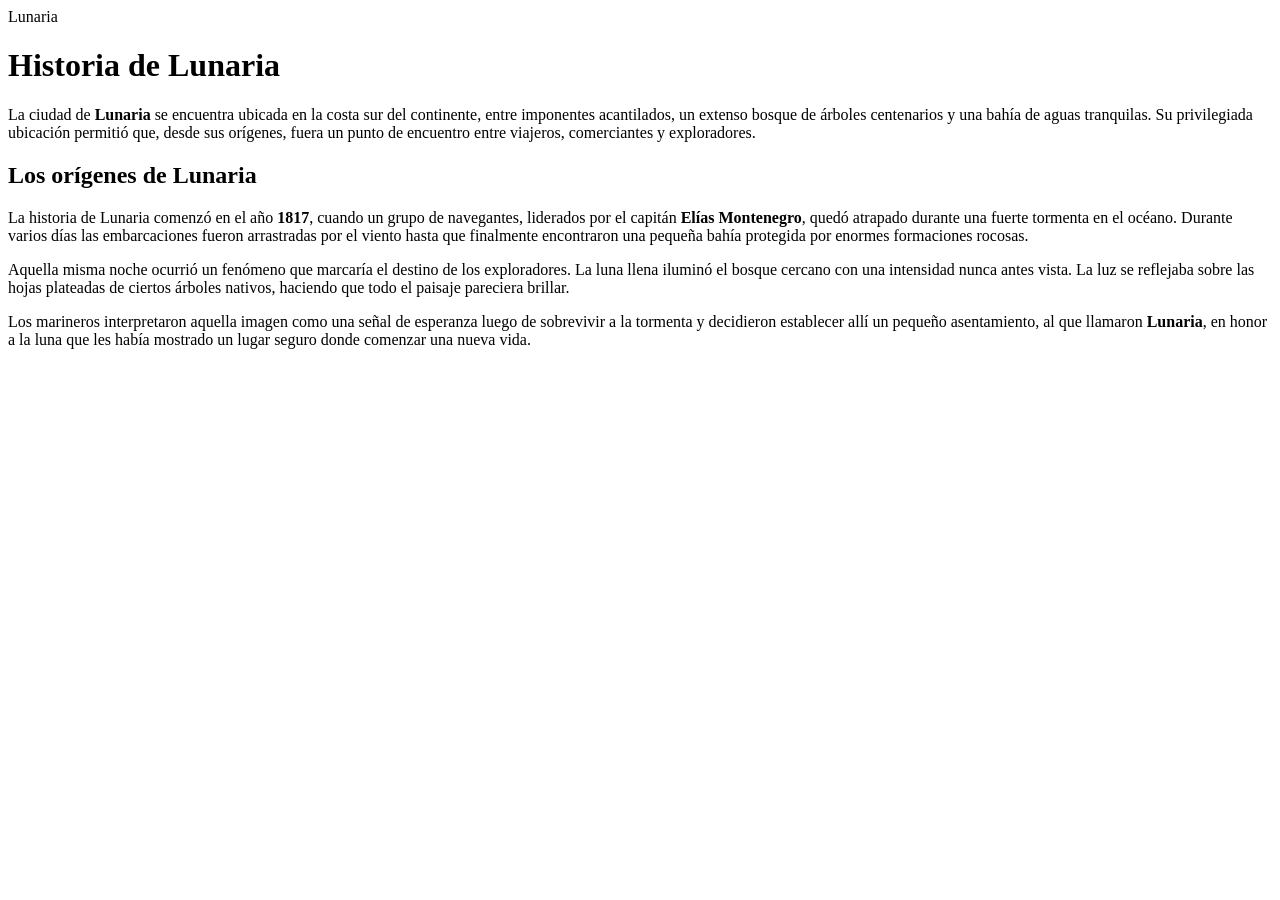
==== ciudad.html @ 90fac271 "feat: subo primer parte de la historia de la ciudad en html" ====
<!DOCTYPE html>

<hmtl lang="es">
    <head>
        <meta charset="UTF-8">
        <meta name="viewport"
            content="width=device-width">
        <tittle>Lunaria</tittle>
    </head>

    <body>
        <header>
            <h1>Historia de Lunaria</h1>
        </header>
        <main>
            <section>
                <p>
                La ciudad de <strong>Lunaria</strong> se encuentra ubicada en la costa sur
                del continente, entre imponentes acantilados, un extenso bosque de árboles
                centenarios y una bahía de aguas tranquilas. Su privilegiada ubicación
                permitió que, desde sus orígenes, fuera un punto de encuentro entre viajeros,
                comerciantes y exploradores.
                </p>
            </section>
            <section>
            <h2>Los orígenes de Lunaria</h2>

            <p>
                La historia de Lunaria comenzó en el año <strong>1817</strong>, cuando un
                grupo de navegantes, liderados por el capitán <strong>Elías Montenegro</strong>,
                quedó atrapado durante una fuerte tormenta en el océano. Durante varios días
                las embarcaciones fueron arrastradas por el viento hasta que finalmente
                encontraron una pequeña bahía protegida por enormes formaciones rocosas.
            </p>

            <p>
                Aquella misma noche ocurrió un fenómeno que marcaría el destino de los
                exploradores. La luna llena iluminó el bosque cercano con una intensidad
                nunca antes vista. La luz se reflejaba sobre las hojas plateadas de ciertos
                árboles nativos, haciendo que todo el paisaje pareciera brillar.
            </p>

            <p>
                Los marineros interpretaron aquella imagen como una señal de esperanza luego
                de sobrevivir a la tormenta y decidieron establecer allí un pequeño
                asentamiento, al que llamaron <strong>Lunaria</strong>, en honor a la luna
                que les había mostrado un lugar seguro donde comenzar una nueva vida.
            </p>
        </section>

        </main>
    </body>
</hmtl>
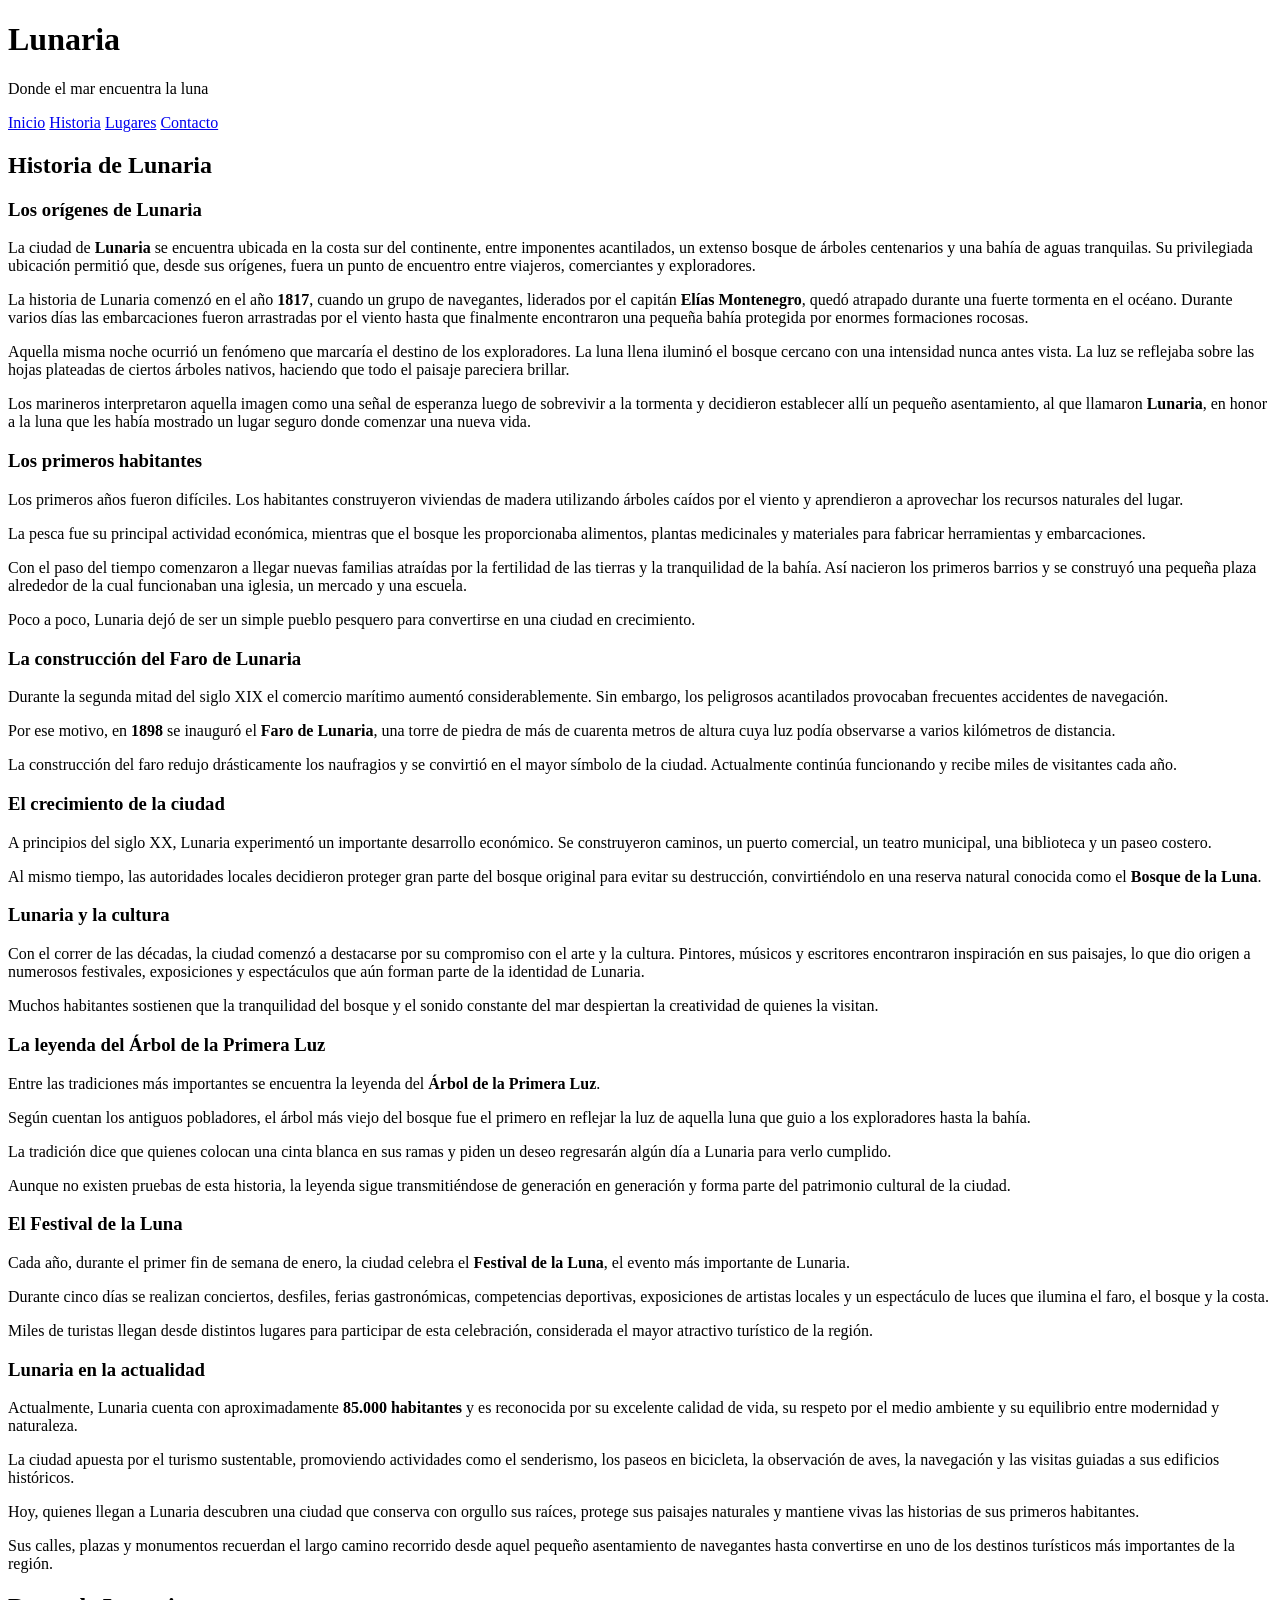
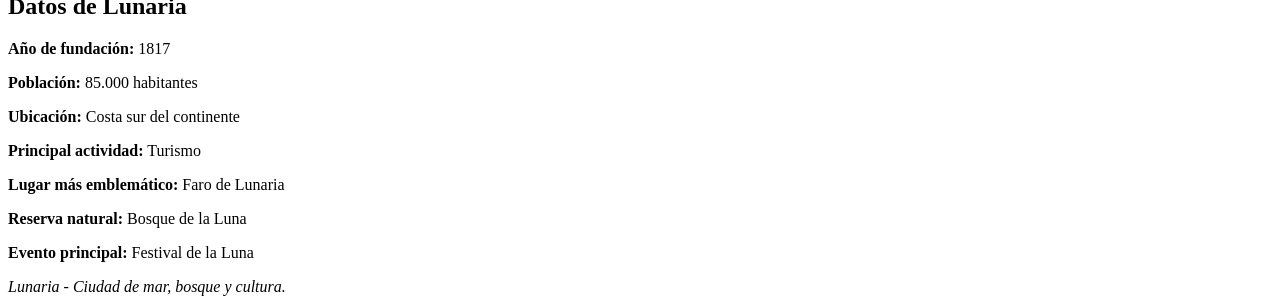
==== commit ce929c34: "Fix: arreglo de semantica en ciudad" ====
--- a/ciudad.html
+++ b/ciudad.html
@@ -1,53 +1,269 @@
 <!DOCTYPE html>
-
-<hmtl lang="es">
-    <head>
-        <meta charset="UTF-8">
-        <meta name="viewport"
-            content="width=device-width">
-        <tittle>Lunaria</tittle>
-    </head>
-
-    <body>
-        <header>
-            <h1>Historia de Lunaria</h1>
-        </header>
-        <main>
-            <section>
-                <p>
-                La ciudad de <strong>Lunaria</strong> se encuentra ubicada en la costa sur
-                del continente, entre imponentes acantilados, un extenso bosque de árboles
-                centenarios y una bahía de aguas tranquilas. Su privilegiada ubicación
-                permitió que, desde sus orígenes, fuera un punto de encuentro entre viajeros,
-                comerciantes y exploradores.
-                </p>
-            </section>
-            <section>
-            <h2>Los orígenes de Lunaria</h2>
-
-            <p>
-                La historia de Lunaria comenzó en el año <strong>1817</strong>, cuando un
-                grupo de navegantes, liderados por el capitán <strong>Elías Montenegro</strong>,
-                quedó atrapado durante una fuerte tormenta en el océano. Durante varios días
-                las embarcaciones fueron arrastradas por el viento hasta que finalmente
-                encontraron una pequeña bahía protegida por enormes formaciones rocosas.
-            </p>
-
-            <p>
-                Aquella misma noche ocurrió un fenómeno que marcaría el destino de los
-                exploradores. La luna llena iluminó el bosque cercano con una intensidad
-                nunca antes vista. La luz se reflejaba sobre las hojas plateadas de ciertos
-                árboles nativos, haciendo que todo el paisaje pareciera brillar.
-            </p>
-
-            <p>
-                Los marineros interpretaron aquella imagen como una señal de esperanza luego
-                de sobrevivir a la tormenta y decidieron establecer allí un pequeño
-                asentamiento, al que llamaron <strong>Lunaria</strong>, en honor a la luna
-                que les había mostrado un lugar seguro donde comenzar una nueva vida.
-            </p>
+<html lang="es">
+
+<head>
+    <meta charset="UTF-8">
+    <meta name="viewport" content="width=device-width, initial-scale=1.0">
+    <title>Historia de Lunaria</title>
+</head>
+
+<body>
+
+    <header>
+        <h1>Lunaria</h1>
+        <p>Donde el mar encuentra la luna</p>
+    </header>
+
+    <nav>
+        <a href="index.html">Inicio</a>
+        <a href="ciudad.html">Historia</a>
+        <a href="lugares.html">Lugares</a>
+        <a href="contacto.html">Contacto</a>
+    </nav>
+
+    <main>
+
+        <section>
+            <h2>Historia de Lunaria</h2>
+
+            <article>
+                <h3>Los orígenes de Lunaria</h3>
+
+                <p>
+                    La ciudad de <strong>Lunaria</strong> se encuentra ubicada en la costa
+                    sur del continente, entre imponentes acantilados, un extenso bosque
+                    de árboles centenarios y una bahía de aguas tranquilas. Su privilegiada
+                    ubicación permitió que, desde sus orígenes, fuera un punto de encuentro
+                    entre viajeros, comerciantes y exploradores.
+                </p>
+
+                <p>
+                    La historia de Lunaria comenzó en el año <strong>1817</strong>, cuando
+                    un grupo de navegantes, liderados por el capitán
+                    <strong>Elías Montenegro</strong>, quedó atrapado durante una fuerte
+                    tormenta en el océano. Durante varios días las embarcaciones fueron
+                    arrastradas por el viento hasta que finalmente encontraron una pequeña
+                    bahía protegida por enormes formaciones rocosas.
+                </p>
+
+                <p>
+                    Aquella misma noche ocurrió un fenómeno que marcaría el destino de los
+                    exploradores. La luna llena iluminó el bosque cercano con una intensidad
+                    nunca antes vista. La luz se reflejaba sobre las hojas plateadas de
+                    ciertos árboles nativos, haciendo que todo el paisaje pareciera brillar.
+                </p>
+
+                <p>
+                    Los marineros interpretaron aquella imagen como una señal de esperanza
+                    luego de sobrevivir a la tormenta y decidieron establecer allí un
+                    pequeño asentamiento, al que llamaron <strong>Lunaria</strong>, en honor
+                    a la luna que les había mostrado un lugar seguro donde comenzar una
+                    nueva vida.
+                </p>
+            </article>
+
+
+            <article>
+                <h3>Los primeros habitantes</h3>
+
+                <p>
+                    Los primeros años fueron difíciles. Los habitantes construyeron
+                    viviendas de madera utilizando árboles caídos por el viento y aprendieron
+                    a aprovechar los recursos naturales del lugar.
+                </p>
+
+                <p>
+                    La pesca fue su principal actividad económica, mientras que el bosque
+                    les proporcionaba alimentos, plantas medicinales y materiales para
+                    fabricar herramientas y embarcaciones.
+                </p>
+
+                <p>
+                    Con el paso del tiempo comenzaron a llegar nuevas familias atraídas por
+                    la fertilidad de las tierras y la tranquilidad de la bahía. Así nacieron
+                    los primeros barrios y se construyó una pequeña plaza alrededor de la
+                    cual funcionaban una iglesia, un mercado y una escuela.
+                </p>
+
+                <p>
+                    Poco a poco, Lunaria dejó de ser un simple pueblo pesquero para
+                    convertirse en una ciudad en crecimiento.
+                </p>
+            </article>
+
+
+            <article>
+                <h3>La construcción del Faro de Lunaria</h3>
+
+                <p>
+                    Durante la segunda mitad del siglo XIX el comercio marítimo aumentó
+                    considerablemente. Sin embargo, los peligrosos acantilados provocaban
+                    frecuentes accidentes de navegación.
+                </p>
+
+                <p>
+                    Por ese motivo, en <strong>1898</strong> se inauguró el
+                    <strong>Faro de Lunaria</strong>, una torre de piedra de más de cuarenta
+                    metros de altura cuya luz podía observarse a varios kilómetros de
+                    distancia.
+                </p>
+
+                <p>
+                    La construcción del faro redujo drásticamente los naufragios y se
+                    convirtió en el mayor símbolo de la ciudad. Actualmente continúa
+                    funcionando y recibe miles de visitantes cada año.
+                </p>
+            </article>
+
+
+            <article>
+                <h3>El crecimiento de la ciudad</h3>
+
+                <p>
+                    A principios del siglo XX, Lunaria experimentó un importante desarrollo
+                    económico. Se construyeron caminos, un puerto comercial, un teatro
+                    municipal, una biblioteca y un paseo costero.
+                </p>
+
+                <p>
+                    Al mismo tiempo, las autoridades locales decidieron proteger gran parte
+                    del bosque original para evitar su destrucción, convirtiéndolo en una
+                    reserva natural conocida como el <strong>Bosque de la Luna</strong>.
+                </p>
+            </article>
+
+
+            <article>
+                <h3>Lunaria y la cultura</h3>
+
+                <p>
+                    Con el correr de las décadas, la ciudad comenzó a destacarse por su
+                    compromiso con el arte y la cultura. Pintores, músicos y escritores
+                    encontraron inspiración en sus paisajes, lo que dio origen a numerosos
+                    festivales, exposiciones y espectáculos que aún forman parte de la
+                    identidad de Lunaria.
+                </p>
+
+                <p>
+                    Muchos habitantes sostienen que la tranquilidad del bosque y el sonido
+                    constante del mar despiertan la creatividad de quienes la visitan.
+                </p>
+            </article>
+
+
+            <article>
+                <h3>La leyenda del Árbol de la Primera Luz</h3>
+
+                <p>
+                    Entre las tradiciones más importantes se encuentra la leyenda del
+                    <strong>Árbol de la Primera Luz</strong>.
+                </p>
+
+                <p>
+                    Según cuentan los antiguos pobladores, el árbol más viejo del bosque
+                    fue el primero en reflejar la luz de aquella luna que guio a los
+                    exploradores hasta la bahía.
+                </p>
+
+                <p>
+                    La tradición dice que quienes colocan una cinta blanca en sus ramas
+                    y piden un deseo regresarán algún día a Lunaria para verlo cumplido.
+                </p>
+
+                <p>
+                    Aunque no existen pruebas de esta historia, la leyenda sigue
+                    transmitiéndose de generación en generación y forma parte del
+                    patrimonio cultural de la ciudad.
+                </p>
+            </article>
+
+
+            <article>
+                <h3>El Festival de la Luna</h3>
+
+                <p>
+                    Cada año, durante el primer fin de semana de enero, la ciudad celebra
+                    el <strong>Festival de la Luna</strong>, el evento más importante
+                    de Lunaria.
+                </p>
+
+                <p>
+                    Durante cinco días se realizan conciertos, desfiles, ferias
+                    gastronómicas, competencias deportivas, exposiciones de artistas
+                    locales y un espectáculo de luces que ilumina el faro, el bosque
+                    y la costa.
+                </p>
+
+                <p>
+                    Miles de turistas llegan desde distintos lugares para participar de
+                    esta celebración, considerada el mayor atractivo turístico de la región.
+                </p>
+            </article>
+
+
+            <article>
+                <h3>Lunaria en la actualidad</h3>
+
+                <p>
+                    Actualmente, Lunaria cuenta con aproximadamente
+                    <strong>85.000 habitantes</strong> y es reconocida por su excelente
+                    calidad de vida, su respeto por el medio ambiente y su equilibrio
+                    entre modernidad y naturaleza.
+                </p>
+
+                <p>
+                    La ciudad apuesta por el turismo sustentable, promoviendo actividades
+                    como el senderismo, los paseos en bicicleta, la observación de aves,
+                    la navegación y las visitas guiadas a sus edificios históricos.
+                </p>
+
+                <p>
+                    Hoy, quienes llegan a Lunaria descubren una ciudad que conserva con
+                    orgullo sus raíces, protege sus paisajes naturales y mantiene vivas
+                    las historias de sus primeros habitantes.
+                </p>
+
+                <p>
+                    Sus calles, plazas y monumentos recuerdan el largo camino recorrido
+                    desde aquel pequeño asentamiento de navegantes hasta convertirse en
+                    uno de los destinos turísticos más importantes de la región.
+                </p>
+            </article>
+
         </section>
 
-        </main>
-    </body>
-</hmtl>+
+        <aside>
+
+            <h2>Datos de Lunaria</h2>
+
+            <p><strong>Año de fundación:</strong> 1817</p>
+
+            <p><strong>Población:</strong> 85.000 habitantes</p>
+
+            <p><strong>Ubicación:</strong> Costa sur del continente</p>
+
+            <p><strong>Principal actividad:</strong> Turismo</p>
+
+            <p><strong>Lugar más emblemático:</strong> Faro de Lunaria</p>
+
+            <p><strong>Reserva natural:</strong> Bosque de la Luna</p>
+
+            <p><strong>Evento principal:</strong> Festival de la Luna</p>
+
+        </aside>
+
+    </main>
+
+
+    <footer>
+
+        <address>
+            Lunaria - Ciudad de mar, bosque y cultura.
+        </address>
+
+    </footer>
+
+</body>
+
+</html>
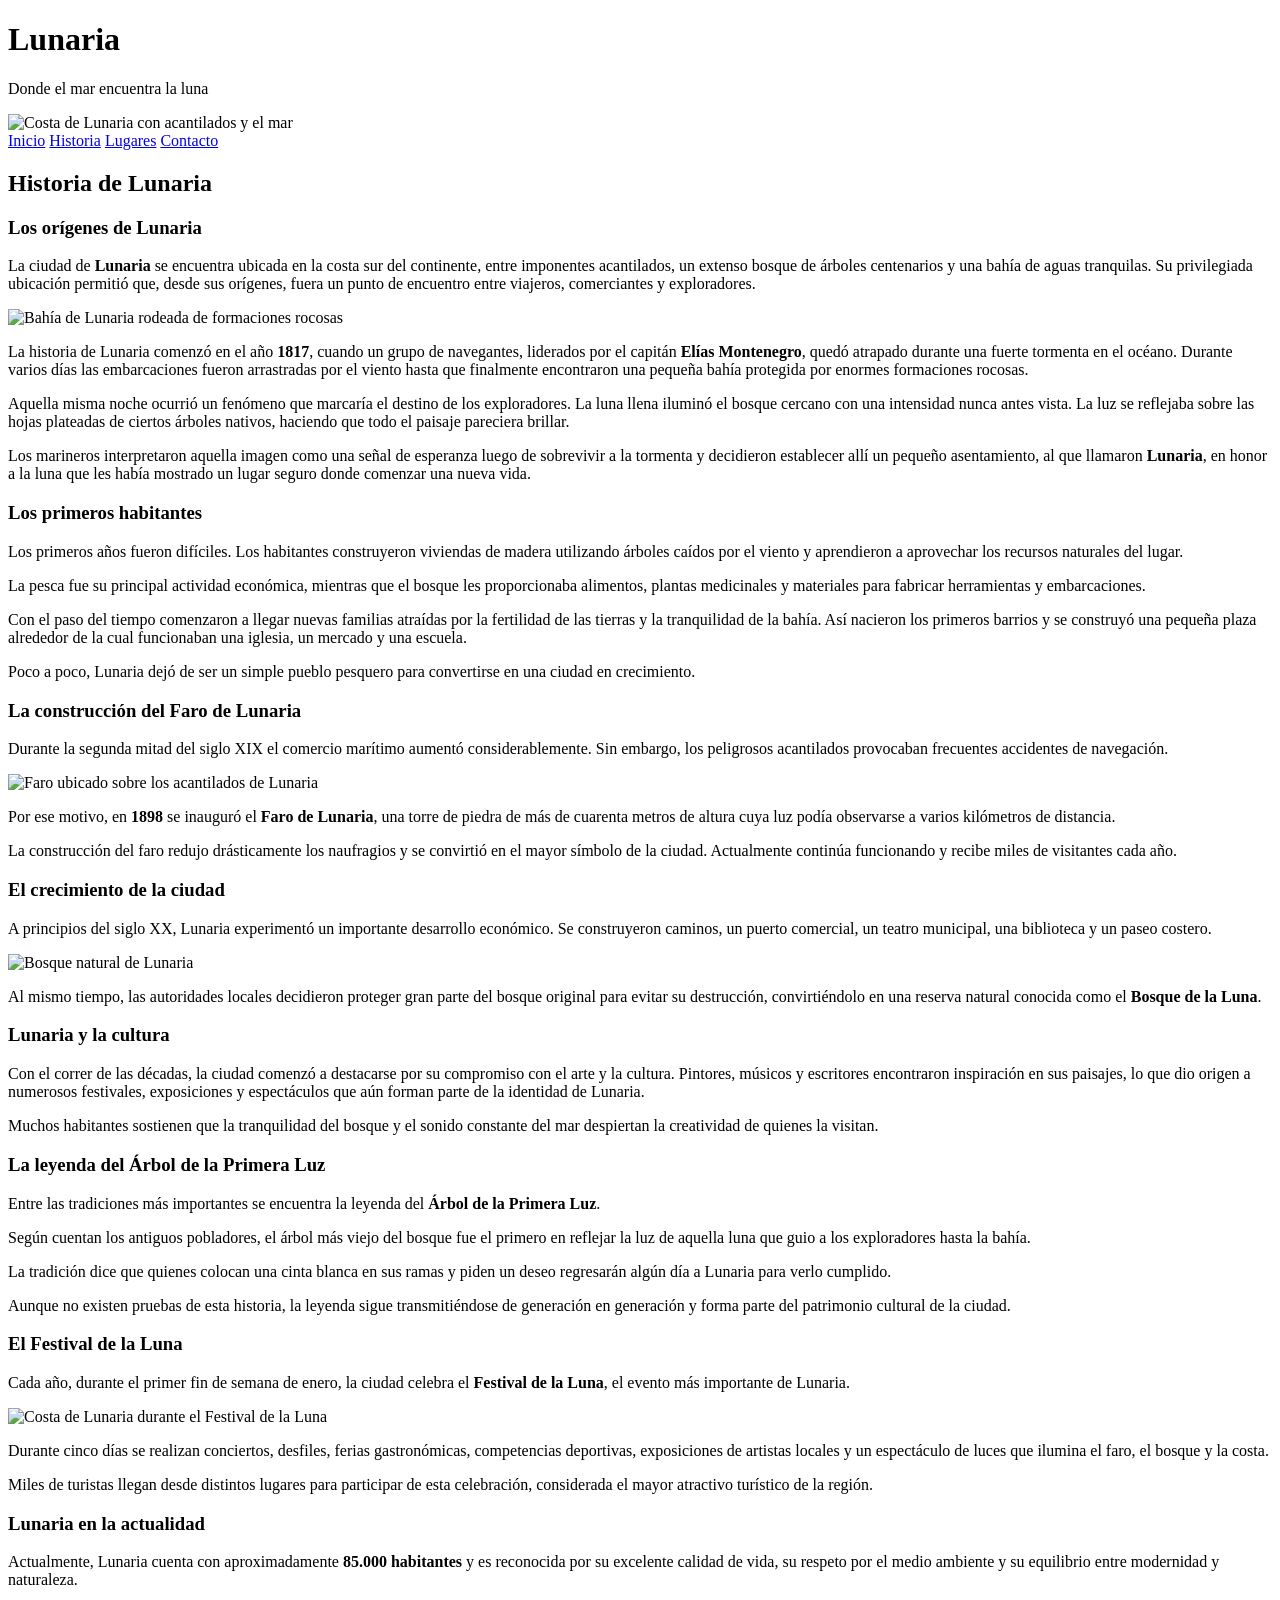
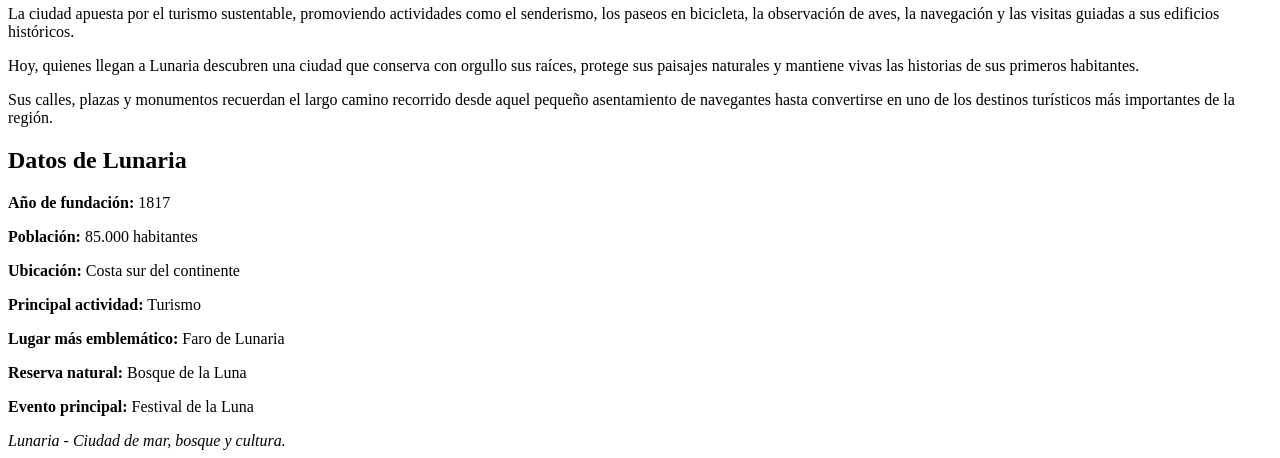
==== commit 43b6d186: "feat:subo imagenes" ====
--- a/ciudad.html
+++ b/ciudad.html
@@ -12,6 +12,8 @@
     <header>
         <h1>Lunaria</h1>
         <p>Donde el mar encuentra la luna</p>
+        <img src="img_ciudad/f1.jpg"
+            alt="Costa de Lunaria con acantilados y el mar">
     </header>
 
     <nav>
@@ -37,6 +39,9 @@
                     entre viajeros, comerciantes y exploradores.
                 </p>
 
+                <img src="img_ciudad/f2.jpg"
+                    alt="Bahía de Lunaria rodeada de formaciones rocosas">
+            
                 <p>
                     La historia de Lunaria comenzó en el año <strong>1817</strong>, cuando
                     un grupo de navegantes, liderados por el capitán
@@ -101,6 +106,9 @@
                     frecuentes accidentes de navegación.
                 </p>
 
+                <img src="img_ciudad/f3.jpg" 
+                    alt="Faro ubicado sobre los acantilados de Lunaria">
+
                 <p>
                     Por ese motivo, en <strong>1898</strong> se inauguró el
                     <strong>Faro de Lunaria</strong>, una torre de piedra de más de cuarenta
@@ -124,6 +132,9 @@
                     económico. Se construyeron caminos, un puerto comercial, un teatro
                     municipal, una biblioteca y un paseo costero.
                 </p>
+
+                <img src="img_ciudad/f4.jpg" 
+                    alt="Bosque natural de Lunaria">
 
                 <p>
                     Al mismo tiempo, las autoridades locales decidieron proteger gran parte
@@ -187,6 +198,9 @@
                     de Lunaria.
                 </p>
 
+                <img src="img_ciudad/f5.jpg"   
+                     alt="Costa de Lunaria durante el Festival de la Luna">
+                
                 <p>
                     Durante cinco días se realizan conciertos, desfiles, ferias
                     gastronómicas, competencias deportivas, exposiciones de artistas
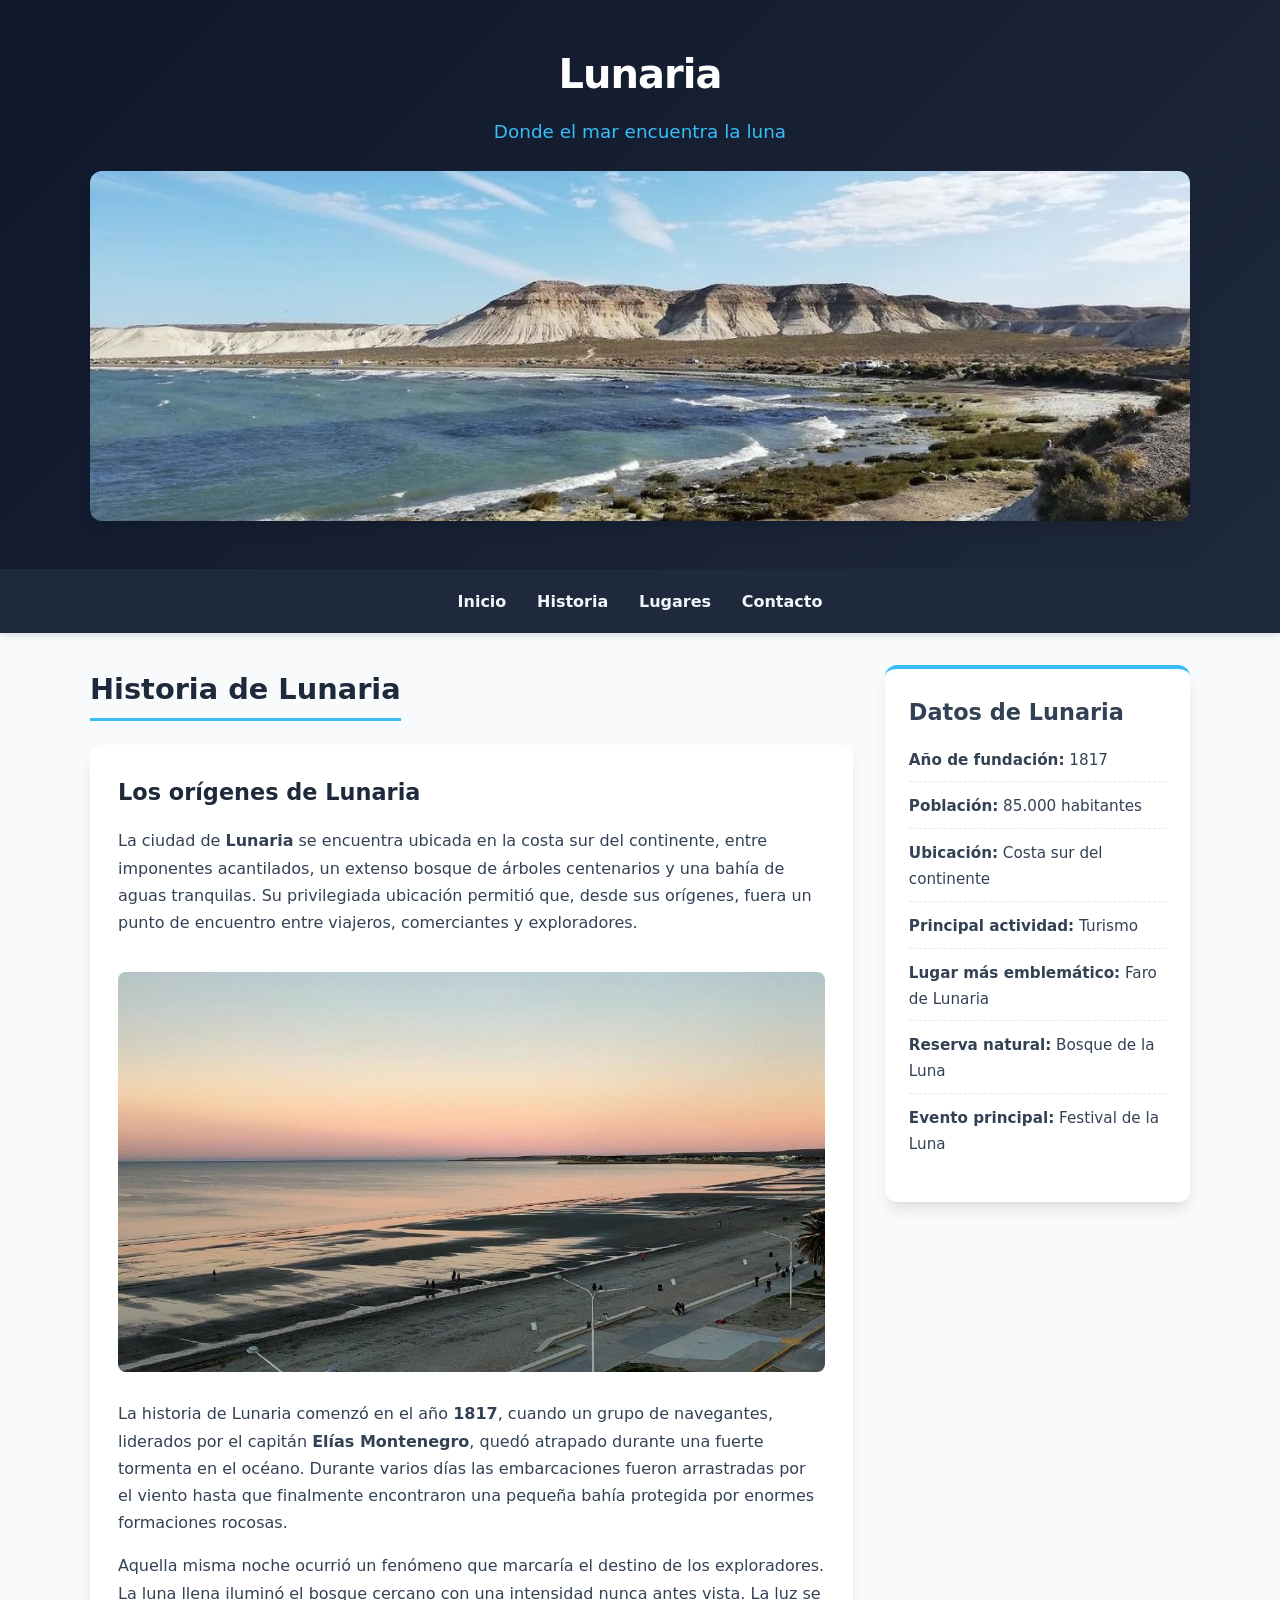
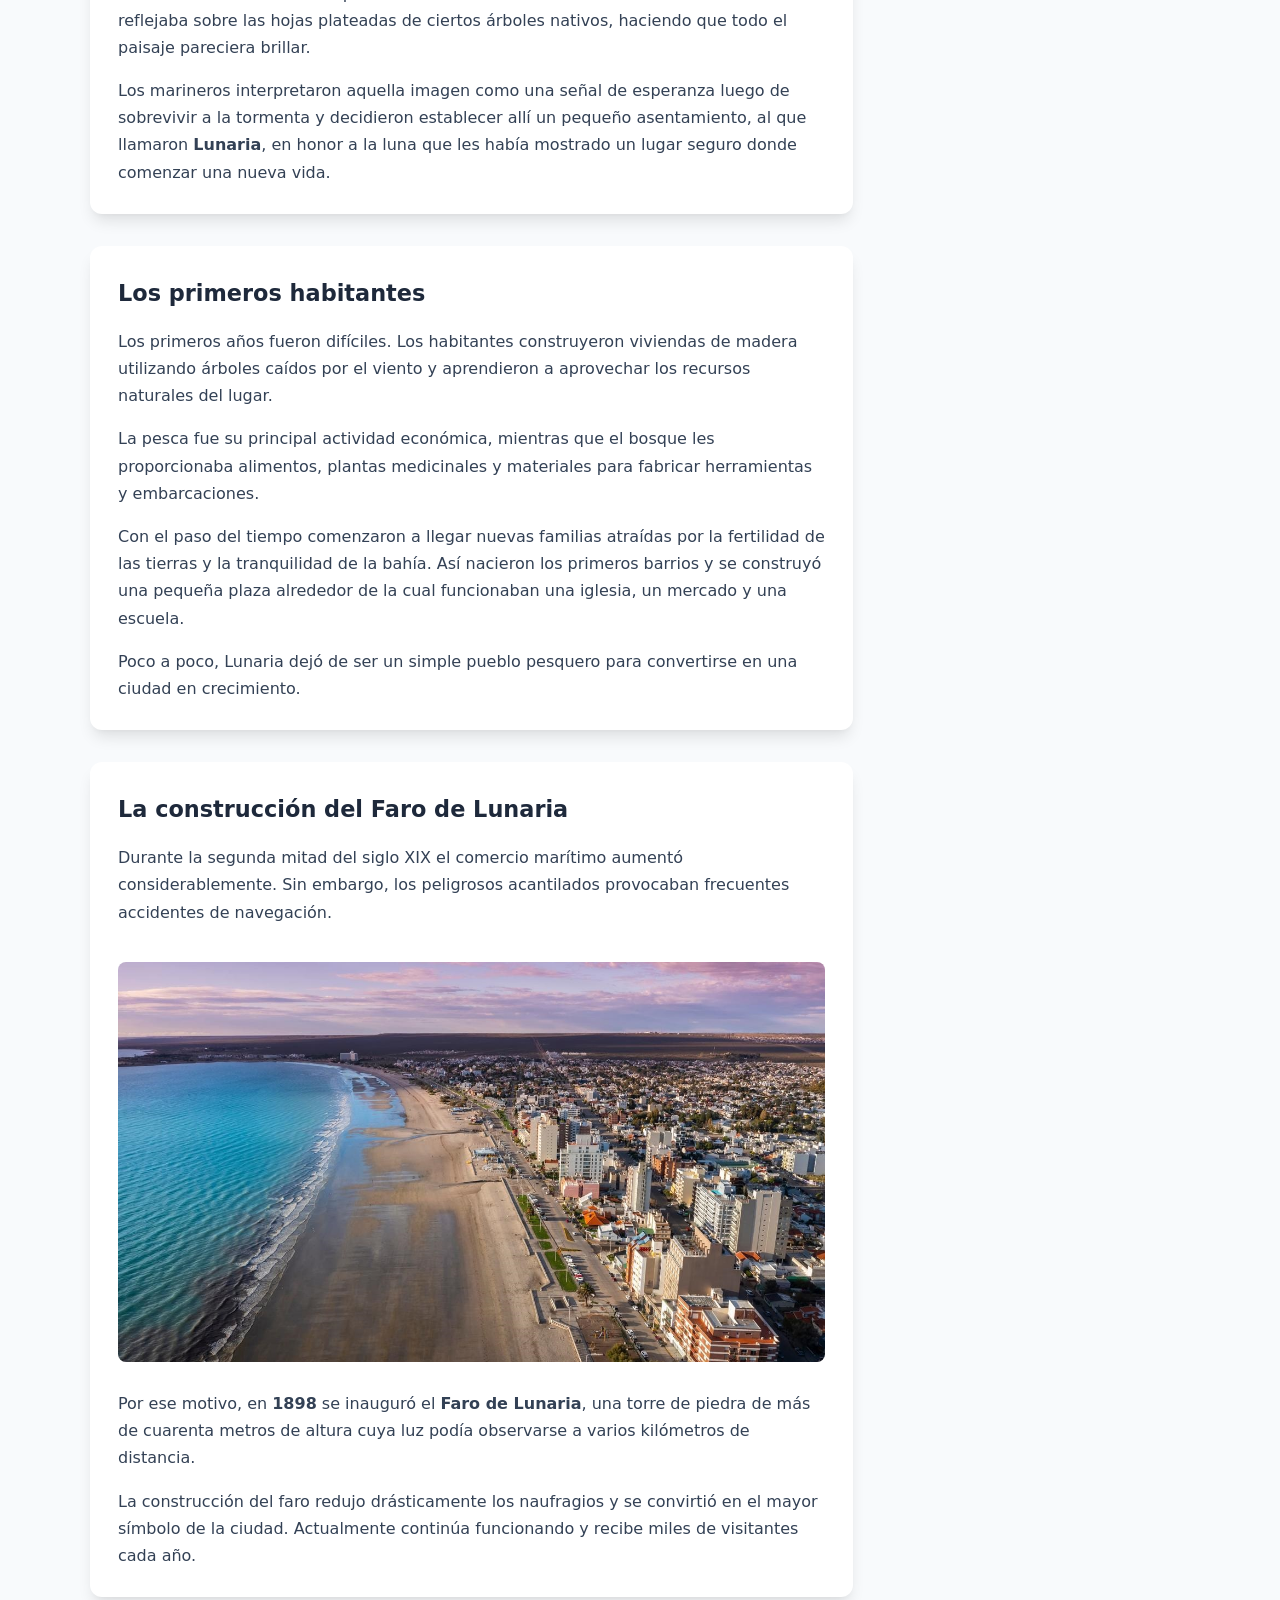
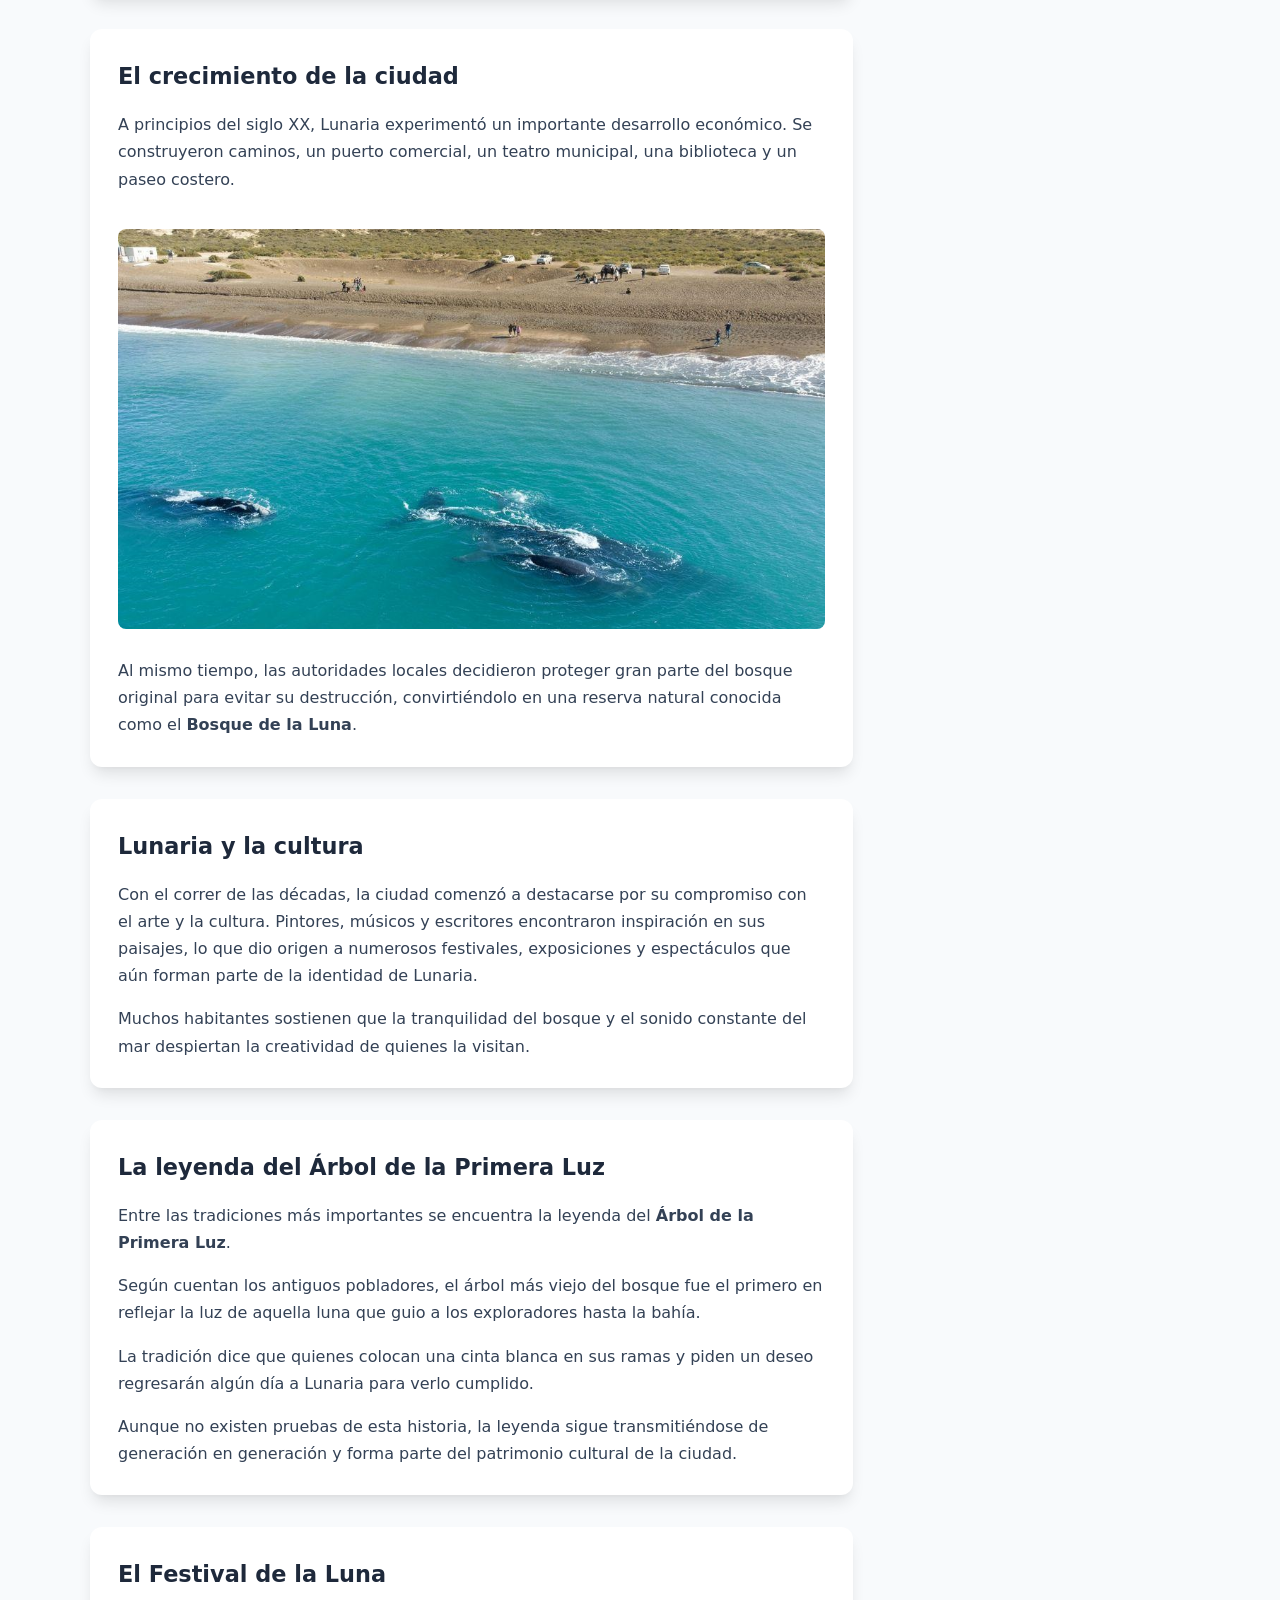
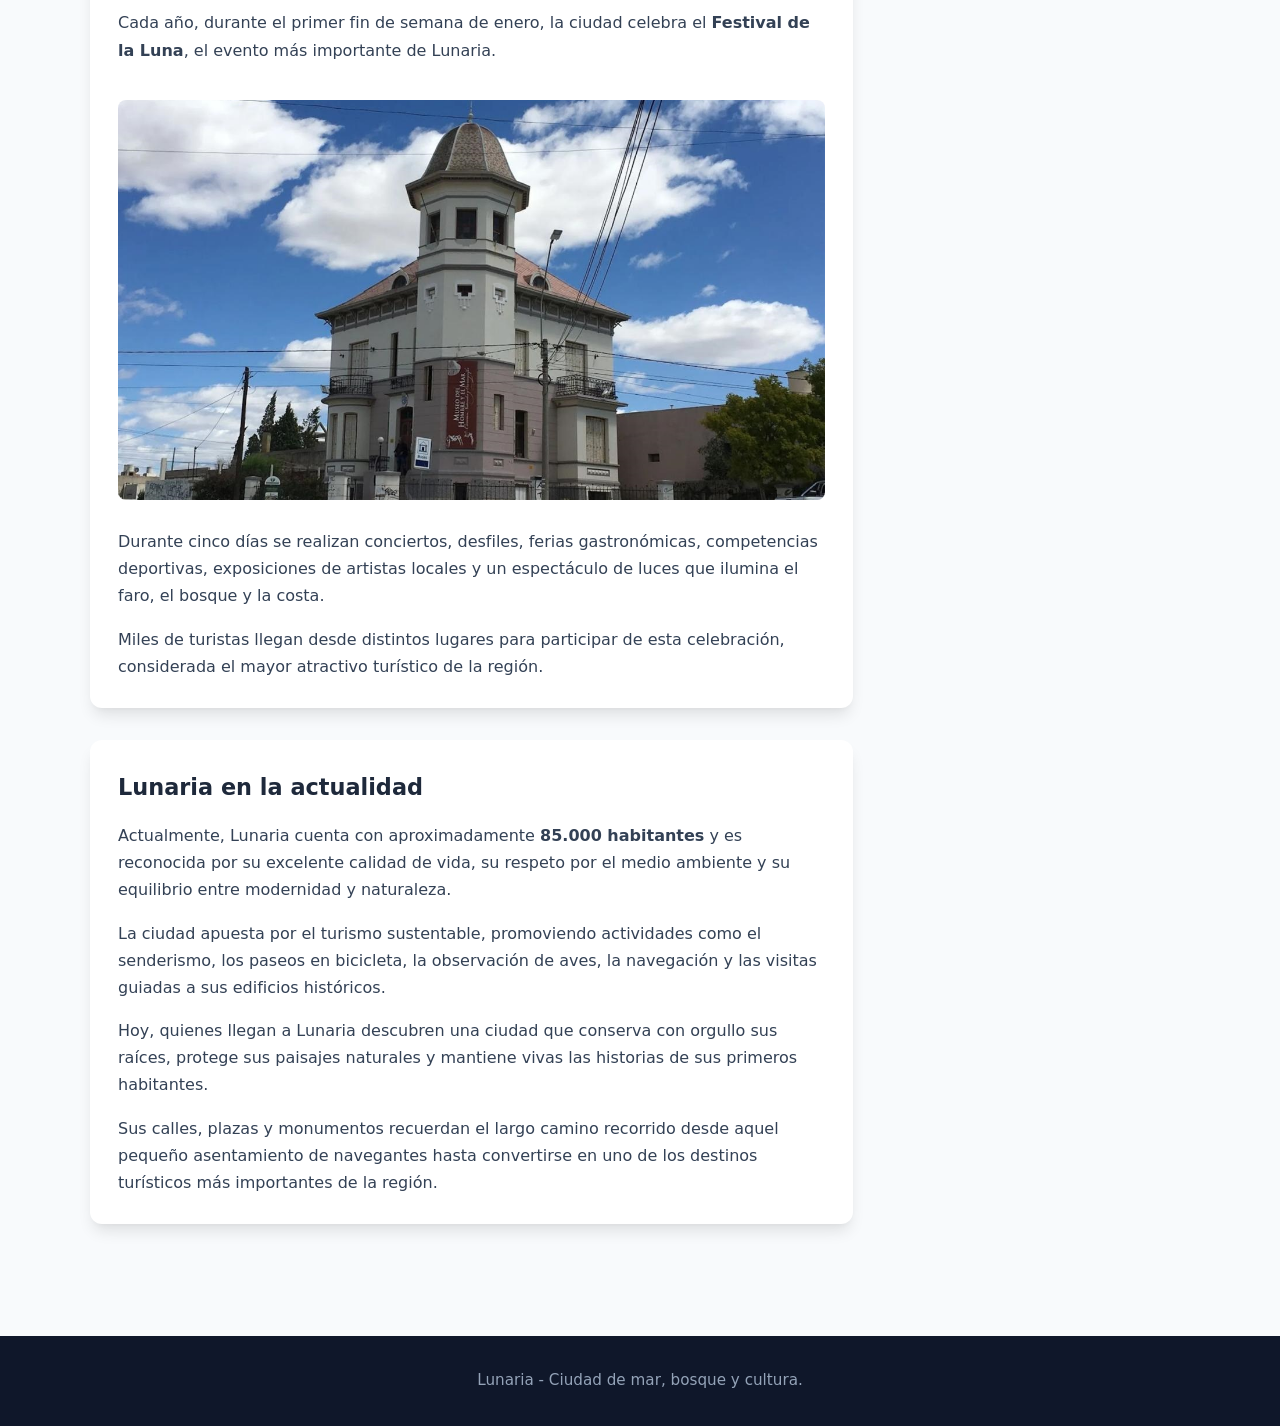
==== commit 1d10c070: "feat:subo estilo css" ====
--- a/ciudad.html
+++ b/ciudad.html
@@ -5,6 +5,7 @@
     <meta charset="UTF-8">
     <meta name="viewport" content="width=device-width, initial-scale=1.0">
     <title>Historia de Lunaria</title>
+    <link rel="stylesheet" href="estilos.css">
 </head>
 
 <body>
--- a/estilos.css
+++ b/estilos.css
@@ -0,0 +1,239 @@
+/* VARIABLES*/
+:root {
+  --color-primary: #1e293b;       /* Azul noche/marino oscuro */
+  --color-secondary: #0f172a;     /* Azul profundo */
+  --color-accent: #38bdf8;        /* Azul claro / destello lunar */
+  --color-bg: #f8fafc;            /* Fondo suave */
+  --color-card-bg: #ffffff;       /* Fondo de tarjetas/artículos */
+  --color-text: #334155;          /* Texto principal */
+  --color-text-light: #64748b;    /* Texto secundario */
+  --font-main: system-ui, -apple-system, BlinkMacSystemFont, 'Segoe UI', Roboto, Oxygen, Ubuntu, Cantarell, sans-serif;
+  --max-width: 1100px;
+  --border-radius: 12px;
+  --shadow: 0 10px 15px -3px rgba(0, 0, 0, 0.1), 0 4px 6px -4px rgba(0, 0, 0, 0.05);
+}
+
+* {
+  box-sizing: border-box;
+  margin: 0;
+  padding: 0;
+}
+
+body {
+  font-family: var(--font-main);
+  background-color: var(--color-bg);
+  color: var(--color-text);
+  line-height: 1.7;
+  display: flex;
+  flex-direction: column;
+  min-height: 100vh;
+}
+
+/* HEADER Y NAVEGACIÓN*/
+header {
+  background: linear-gradient(135deg, var(--color-secondary), var(--color-primary));
+  color: #ffffff;
+  padding: 2.5rem 1.5rem;
+  text-align: center;
+}
+
+header h1 {
+  font-size: 2.5rem;
+  font-weight: 700;
+  letter-spacing: -0.025em;
+  margin-bottom: 0.5rem;
+}
+
+header h2, header p {
+  color: var(--color-accent);
+  font-size: 1.15rem;
+  font-weight: 400;
+}
+
+header img {
+  width: 100%;
+  max-width: var(--max-width);
+  max-height: 350px;
+  object-fit: cover;
+  border-radius: var(--border-radius);
+  margin-top: 1.5rem;
+  box-shadow: var(--shadow);
+}
+
+/* Menú de navegación */
+nav {
+  background-color: var(--color-primary);
+  text-align: center;
+  padding: 0.75rem 1rem;
+  position: sticky;
+  top: 0;
+  z-index: 100;
+  box-shadow: 0 4px 6px -1px rgba(0, 0, 0, 0.1);
+}
+
+nav hr {
+  display: none; /* Se ocultan las líneas horizontales antiguas */
+}
+
+nav ul {
+  list-style: none;
+  display: flex;
+  justify-content: center;
+  align-items: center;
+  gap: 1.5rem;
+  flex-wrap: wrap;
+}
+
+nav a {
+  color: #f1f5f9;
+  text-decoration: none;
+  font-weight: 600;
+  font-size: 1rem;
+  padding: 0.4rem 0.8rem;
+  border-radius: 6px;
+  transition: all 0.2s ease-in-out;
+  display: inline-block;
+}
+
+nav a:hover {
+  background-color: rgba(56, 189, 248, 0.2);
+  color: var(--color-accent);
+}
+
+/* ESTRUCTURA PRINCIPAL (MAIN, SECTIONS, ASIDE)*/
+main {
+  max-width: var(--max-width);
+  width: 90%;
+  margin: 2rem auto;
+  flex: 1;
+  display: grid;
+  grid-template-columns: 1fr;
+  gap: 2rem;
+}
+
+/* Soporte para la estructura con sidebar (<aside>) de ciudad.html */
+main:has(aside) {
+  grid-template-columns: 2.5fr 1fr;
+}
+
+section h2 {
+  font-size: 1.8rem;
+  color: var(--color-primary);
+  margin-bottom: 1.5rem;
+  border-bottom: 3px solid var(--color-accent);
+  display: inline-block;
+  padding-bottom: 0.25rem;
+}
+
+/*  ARTÍCULOS Y CONTENIDO*/
+article {
+  background-color: var(--color-card-bg);
+  padding: 1.75rem;
+  border-radius: var(--border-radius);
+  box-shadow: var(--shadow);
+  margin-bottom: 2rem;
+}
+
+article h3 {
+  color: var(--color-primary);
+  font-size: 1.4rem;
+  margin-bottom: 1rem;
+}
+
+article p {
+  margin-bottom: 1rem;
+  color: var(--color-text);
+}
+
+article p:last-child {
+  margin-bottom: 0;
+}
+
+article img {
+  width: 100%;
+  height: auto;
+  max-height: 400px;
+  object-fit: cover;
+  border-radius: 8px;
+  margin: 1.25rem 0;
+}
+
+/* Listas estilizadas (Contacto y Lugares) */
+ul {
+  list-style: none;
+}
+
+article ul, section ul {
+  background-color: var(--color-card-bg);
+  padding: 1.5rem;
+  border-radius: var(--border-radius);
+  box-shadow: var(--shadow);
+  margin-bottom: 2rem;
+}
+
+article ul li, section ul li {
+  margin-bottom: 0.75rem;
+  padding-left: 0.5rem;
+}
+
+article ul li:last-child, section ul li:last-child {
+  margin-bottom: 0;
+}
+
+/* ASIDE (SIDEBAR EN LA HISTORIA/CIUDAD)*/
+aside {
+  background-color: var(--color-card-bg);
+  padding: 1.5rem;
+  border-radius: var(--border-radius);
+  box-shadow: var(--shadow);
+  height: fit-content;
+  border-top: 4px solid var(--color-accent);
+}
+
+aside h2 {
+  font-size: 1.4rem;
+  margin-bottom: 1rem;
+  border-bottom: none;
+}
+
+aside p {
+  margin-bottom: 0.75rem;
+  font-size: 0.95rem;
+  border-bottom: 1px dashed #e2e8f0;
+  padding-bottom: 0.5rem;
+}
+
+aside p:last-child {
+  border-bottom: none;
+}
+
+/*ENLACES Y BOTONES */
+a {
+  color: #0284c7;
+  text-decoration: none;
+  transition: color 0.2s ease;
+}
+
+a:hover {
+  color: #0369a1;
+  text-decoration: underline;
+}
+
+/* FOOTER*/
+footer {
+  background-color: var(--color-secondary);
+  color: #94a3b8;
+  text-align: center;
+  padding: 2rem 1rem;
+  margin-top: 3rem;
+  font-size: 0.95rem;
+}
+
+footer address {
+  font-style: normal;
+}
+
+footer a {
+  color: var(--color-accent);
+}
+
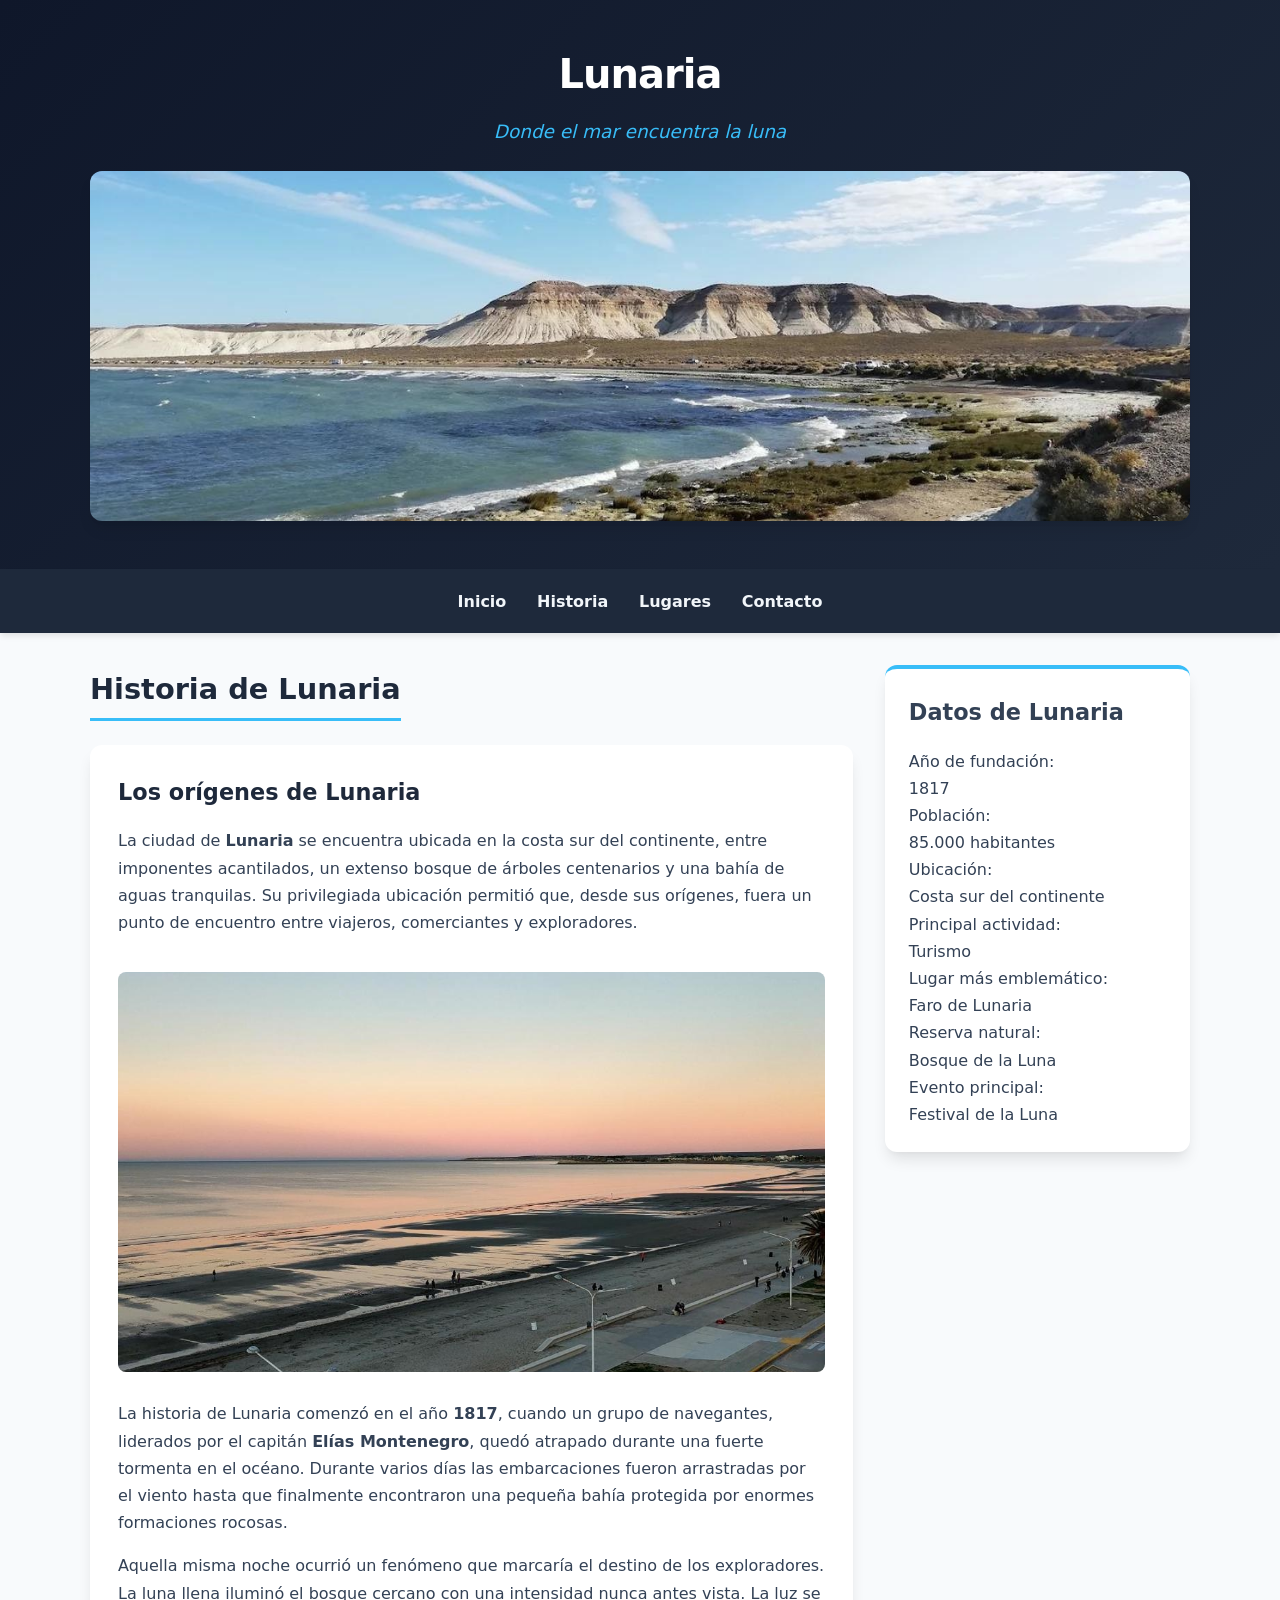
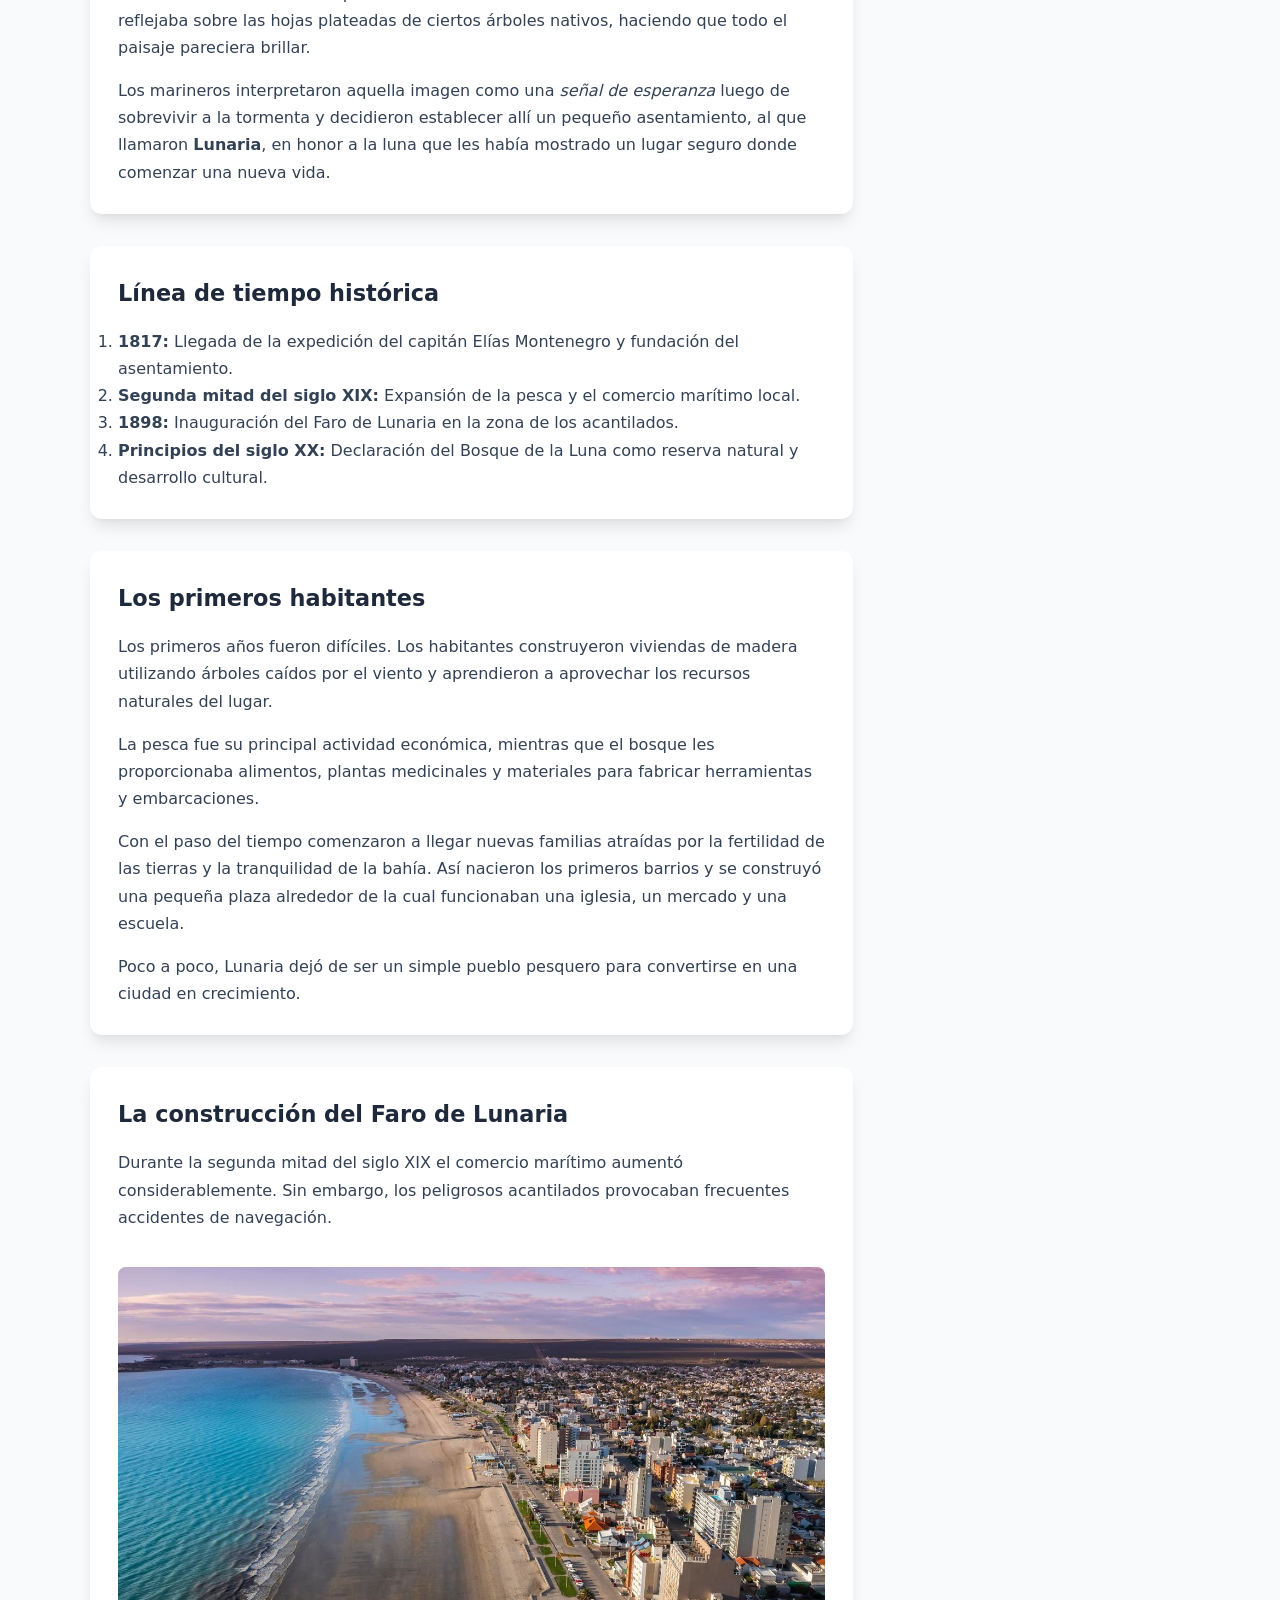
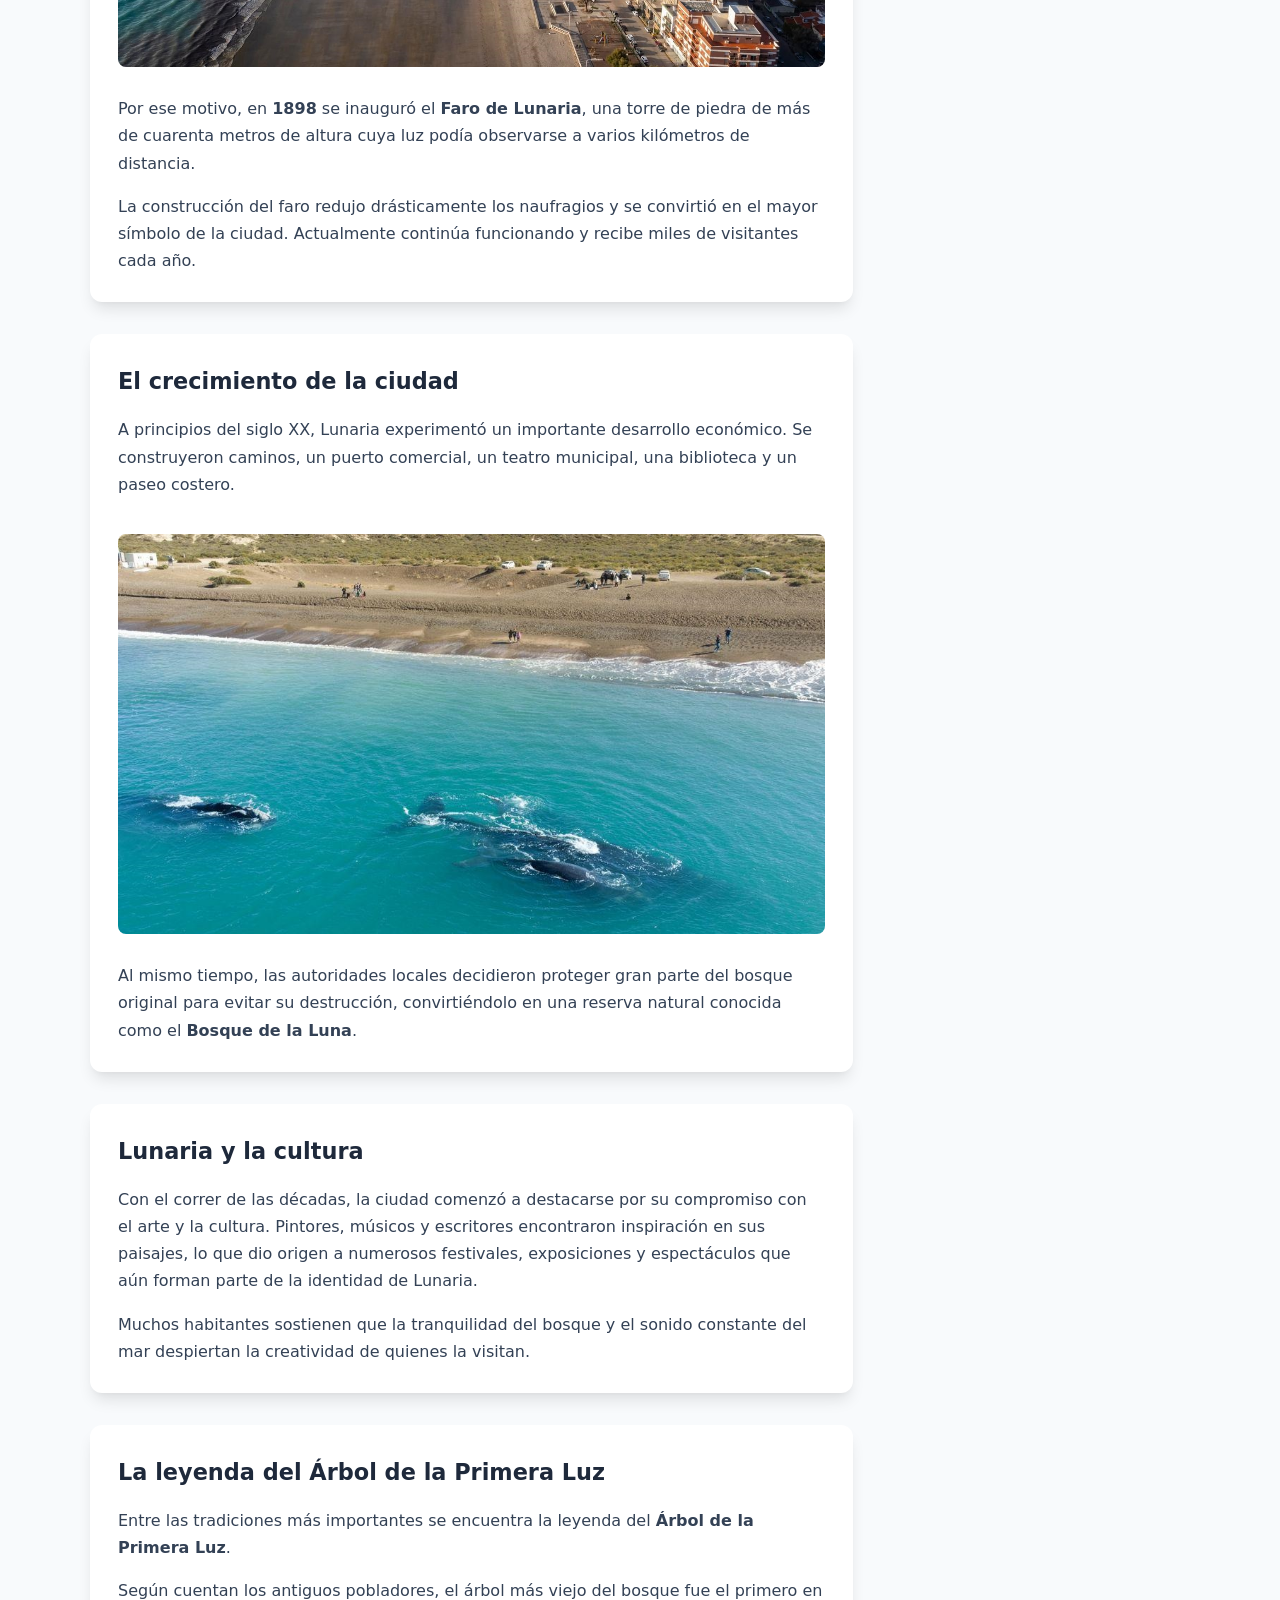
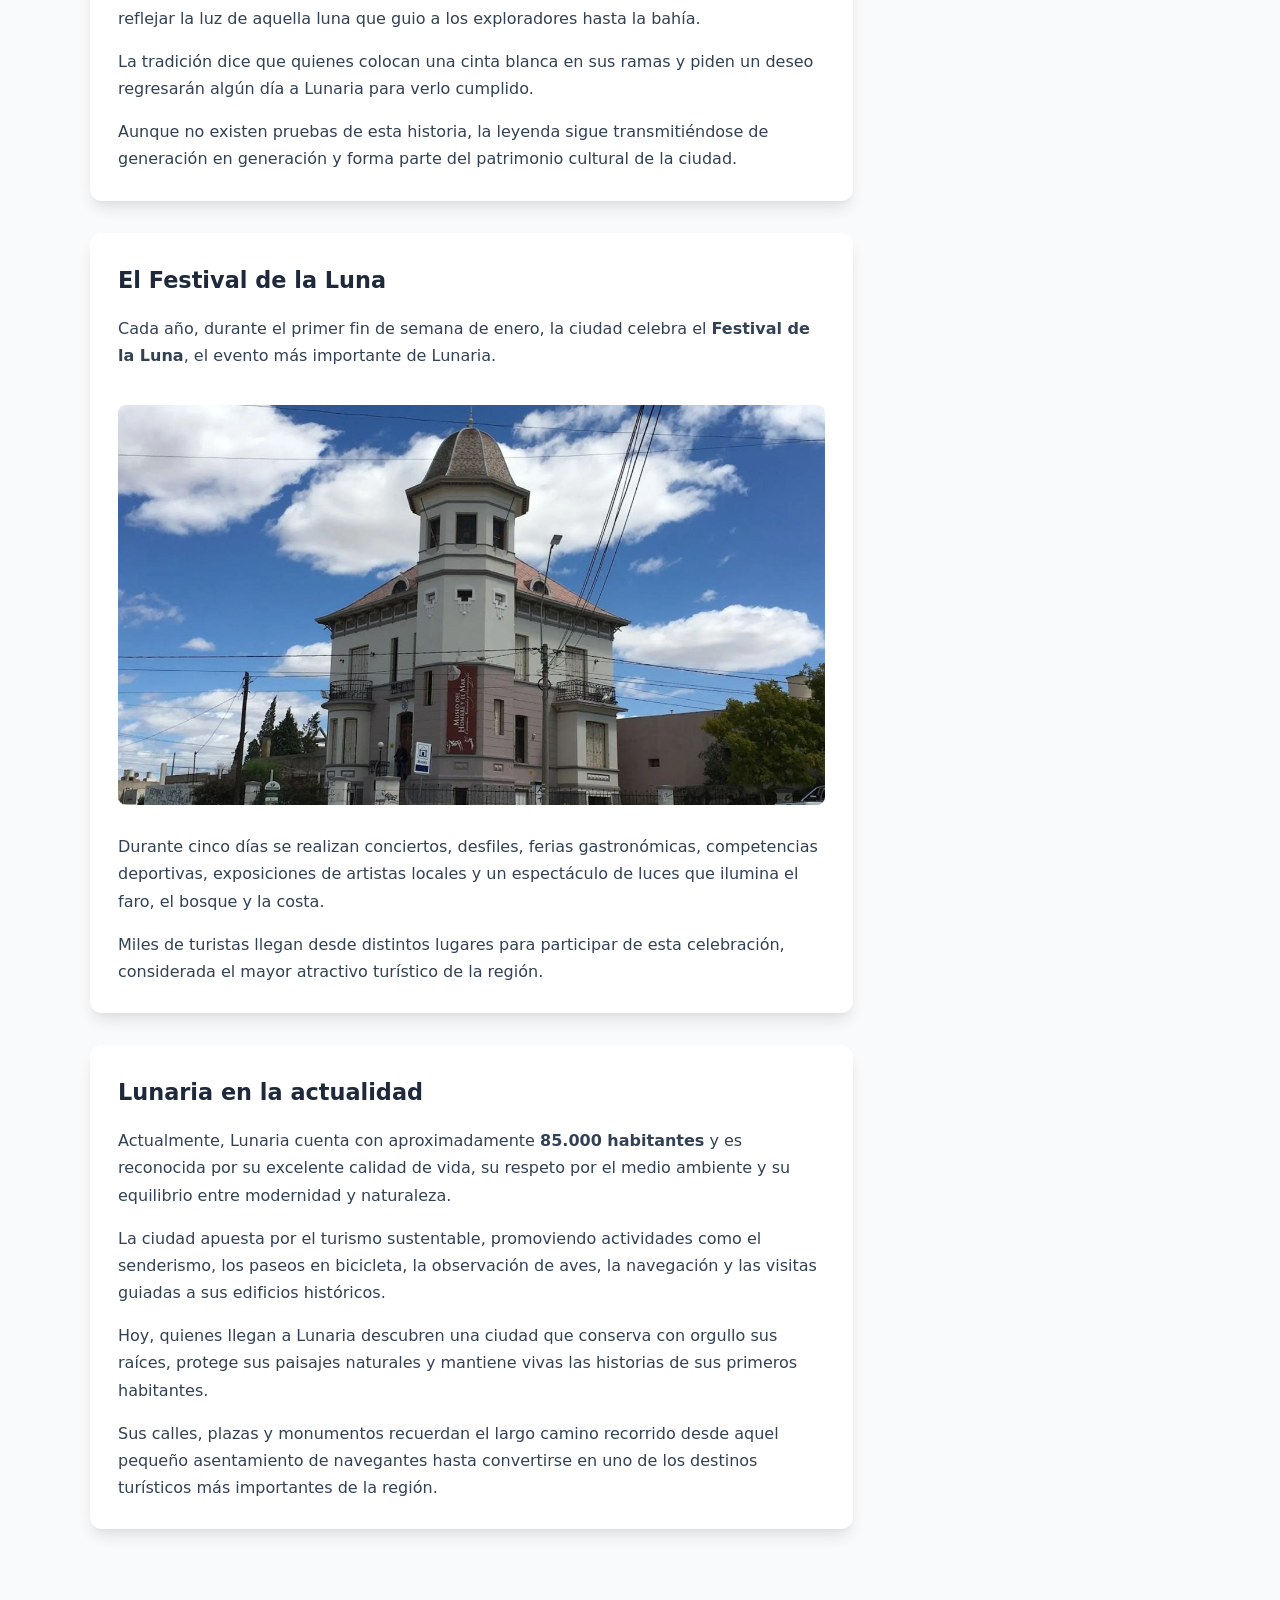
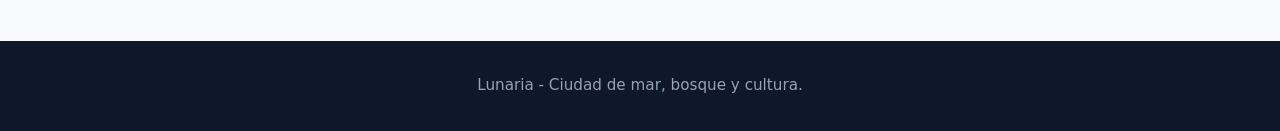
==== commit 6c2d88ec: "feat: agrego lista ordenada,lista descriptiva y etiquetas em." ====
--- a/ciudad.html
+++ b/ciudad.html
@@ -12,7 +12,7 @@
 
     <header>
         <h1>Lunaria</h1>
-        <p>Donde el mar encuentra la luna</p>
+        <p><em>Donde el mar encuentra la luna</em></p>
         <img src="img_ciudad/f1.jpg"
             alt="Costa de Lunaria con acantilados y el mar">
     </header>
@@ -60,14 +60,23 @@
                 </p>
 
                 <p>
-                    Los marineros interpretaron aquella imagen como una señal de esperanza
+                    Los marineros interpretaron aquella imagen como una <em>señal de esperanza</em>
                     luego de sobrevivir a la tormenta y decidieron establecer allí un
                     pequeño asentamiento, al que llamaron <strong>Lunaria</strong>, en honor
                     a la luna que les había mostrado un lugar seguro donde comenzar una
                     nueva vida.
                 </p>
-            </article>
-
+            
+            </article>
+            <article>
+                <h3>Línea de tiempo histórica</h3>
+                <ol>
+                    <li><strong>1817:</strong> Llegada de la expedición del capitán Elías Montenegro y fundación del asentamiento.</li>
+                    <li><strong>Segunda mitad del siglo XIX:</strong> Expansión de la pesca y el comercio marítimo local.</li>
+                    <li><strong>1898:</strong> Inauguración del Faro de Lunaria en la zona de los acantilados.</li>
+                    <li><strong>Principios del siglo XX:</strong> Declaración del Bosque de la Luna como reserva natural y desarrollo cultural.</li>
+                </ol>
+            </article>
 
             <article>
                 <h3>Los primeros habitantes</h3>
@@ -251,20 +260,28 @@
         <aside>
 
             <h2>Datos de Lunaria</h2>
-
-            <p><strong>Año de fundación:</strong> 1817</p>
-
-            <p><strong>Población:</strong> 85.000 habitantes</p>
-
-            <p><strong>Ubicación:</strong> Costa sur del continente</p>
-
-            <p><strong>Principal actividad:</strong> Turismo</p>
-
-            <p><strong>Lugar más emblemático:</strong> Faro de Lunaria</p>
-
-            <p><strong>Reserva natural:</strong> Bosque de la Luna</p>
-
-            <p><strong>Evento principal:</strong> Festival de la Luna</p>
+            <dl>
+                <dt>Año de fundación:</dt>
+                <dd>1817</dd>
+
+                <dt>Población:</dt>
+                <dd>85.000 habitantes</dd>
+
+                <dt>Ubicación:</dt>
+                <dd>Costa sur del continente</dd>
+
+                <dt>Principal actividad:</dt>
+                <dd>Turismo</dd>
+
+                <dt>Lugar más emblemático:</dt>
+                <dd>Faro de Lunaria</dd>
+
+                <dt>Reserva natural:</dt>
+                <dd>Bosque de la Luna</dd>
+
+                <dt>Evento principal:</dt>
+                <dd>Festival de la Luna</dd>
+            </dl>
 
         </aside>
 
--- a/estilos.css
+++ b/estilos.css
@@ -237,3 +237,67 @@
   color: var(--color-accent);
 }
 
+.Lunar {
+  padding: 2px 3px;
+  margin-top: 1rem;
+  color: rgba(9, 0, 49, 0.541);
+  text-decoration: solid;
+  font-weight:bold;
+}
+
+.Lunar-Acantilado {
+  color: rgba(9, 0, 49, 0.541);
+  text-decoration: solid;
+  font-weight:bold;
+}
+.Acant {
+  float:left ;
+  margin-top: 0;
+  margin-right: 20px;
+  margin-bottom: 10px;
+  width: 30rem;
+}
+.Text-Acant {
+  text-align: center;
+  background-color: #0f172a;
+  color: #38bdf8;
+  font-size: 1.4rem;
+}
+
+/*AJUSTES PARA LUGARES*/
+/*Separa el menú del texto anterior*/
+.pagina-lugares .menu-secciones {
+  background-color: var(--color-secondary);
+  box-shadow: none;
+  margin-top: 1rem;
+  padding: 0;
+}
+
+/*Quita el estilo de tarjeta de la lista del menú*/
+.pagina-lugares .menu-secciones ul {
+  background: transparent;
+  box-shadow: none;
+  padding: 0;
+  margin: 0 0 1rem;
+}
+
+/*Elimina el espacio extra entre enlaces*/
+.pagina-lugares .menu-secciones li {
+  margin-bottom: 0;
+}
+
+/*Integra la lista de datos en la ficha*/
+.pagina-lugares article ul {
+  border-radius: var(--border-radius) var(--border-radius) 0 0;
+  box-shadow: none;
+  margin-bottom: 0;
+  padding-bottom: 0;
+}
+
+/*Da formato y espacio a cada dato*/
+.pagina-lugares article li {
+  background-color: var(--color-card-bg);
+  padding: 0 1.5rem 0.25rem;
+  border-radius: 0 0 var(--border-radius) var(--border-radius);
+  margin-bottom: 0.25rem;
+}
